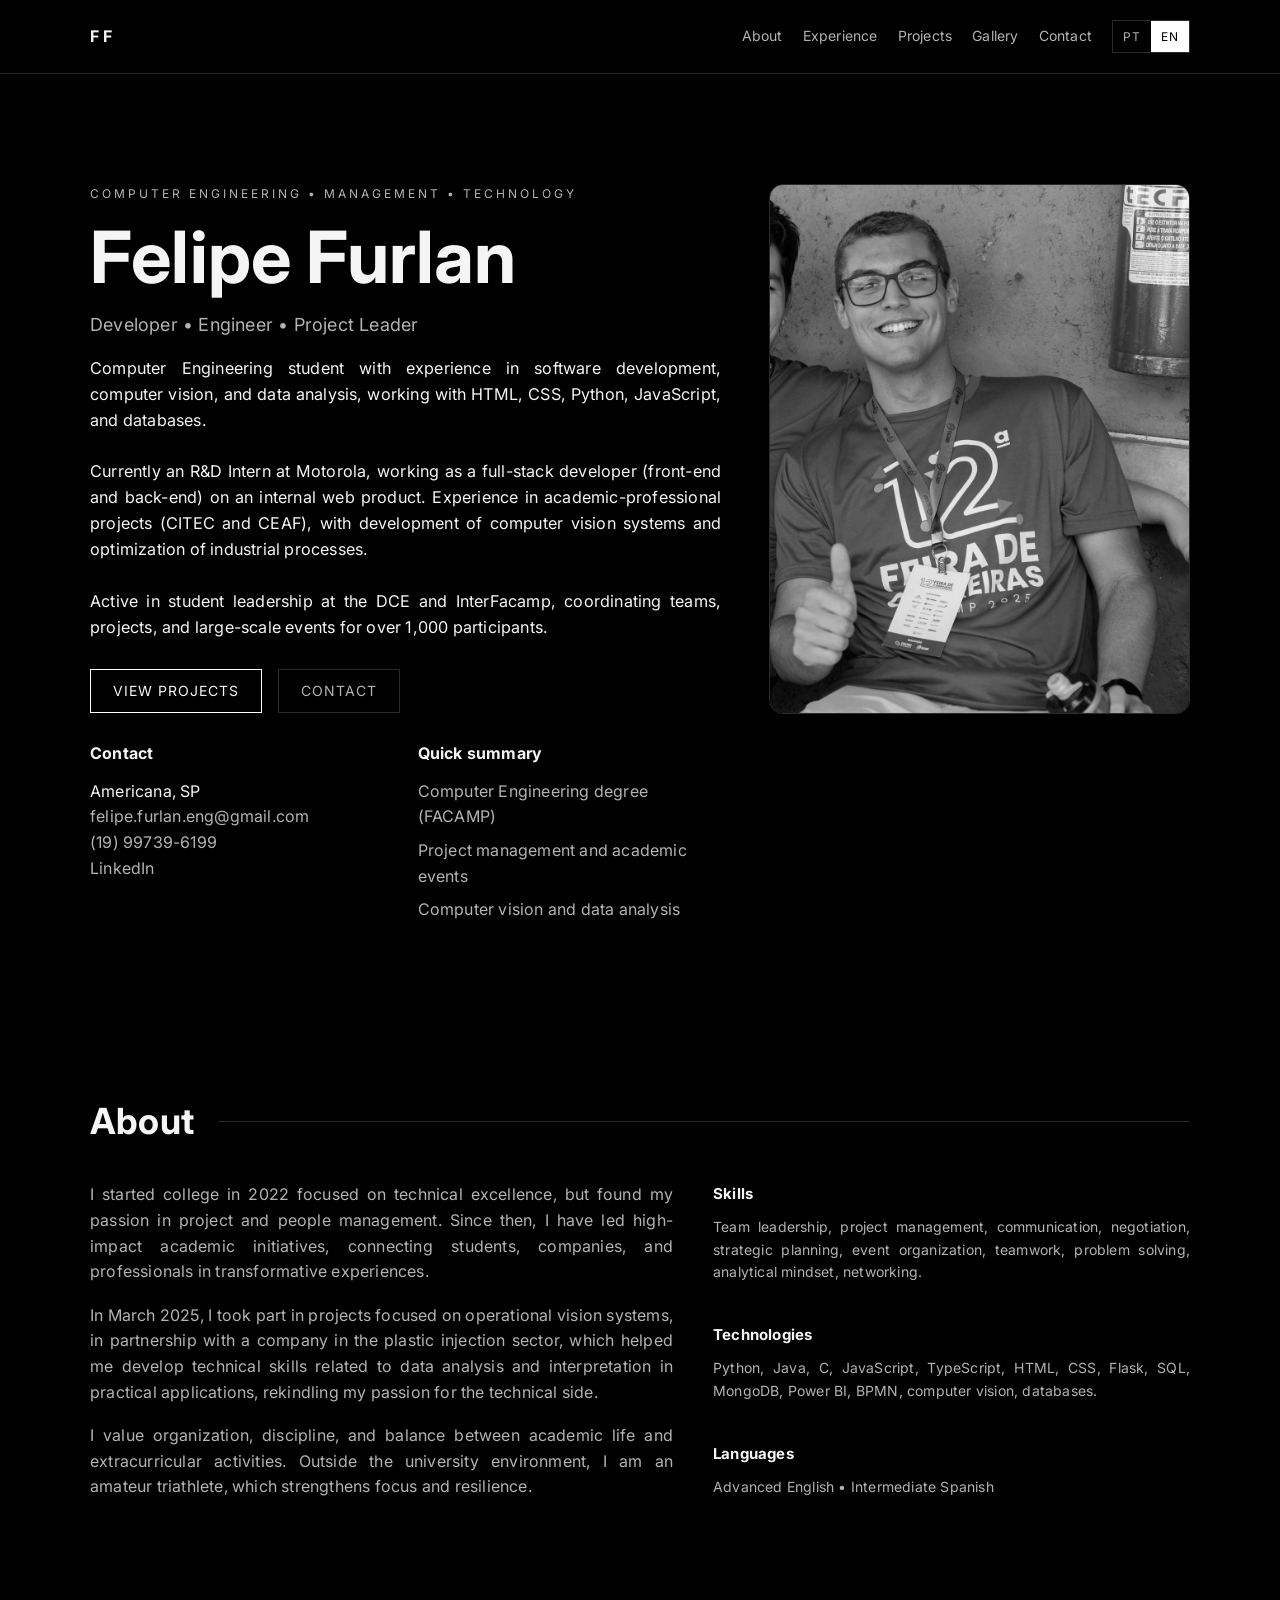
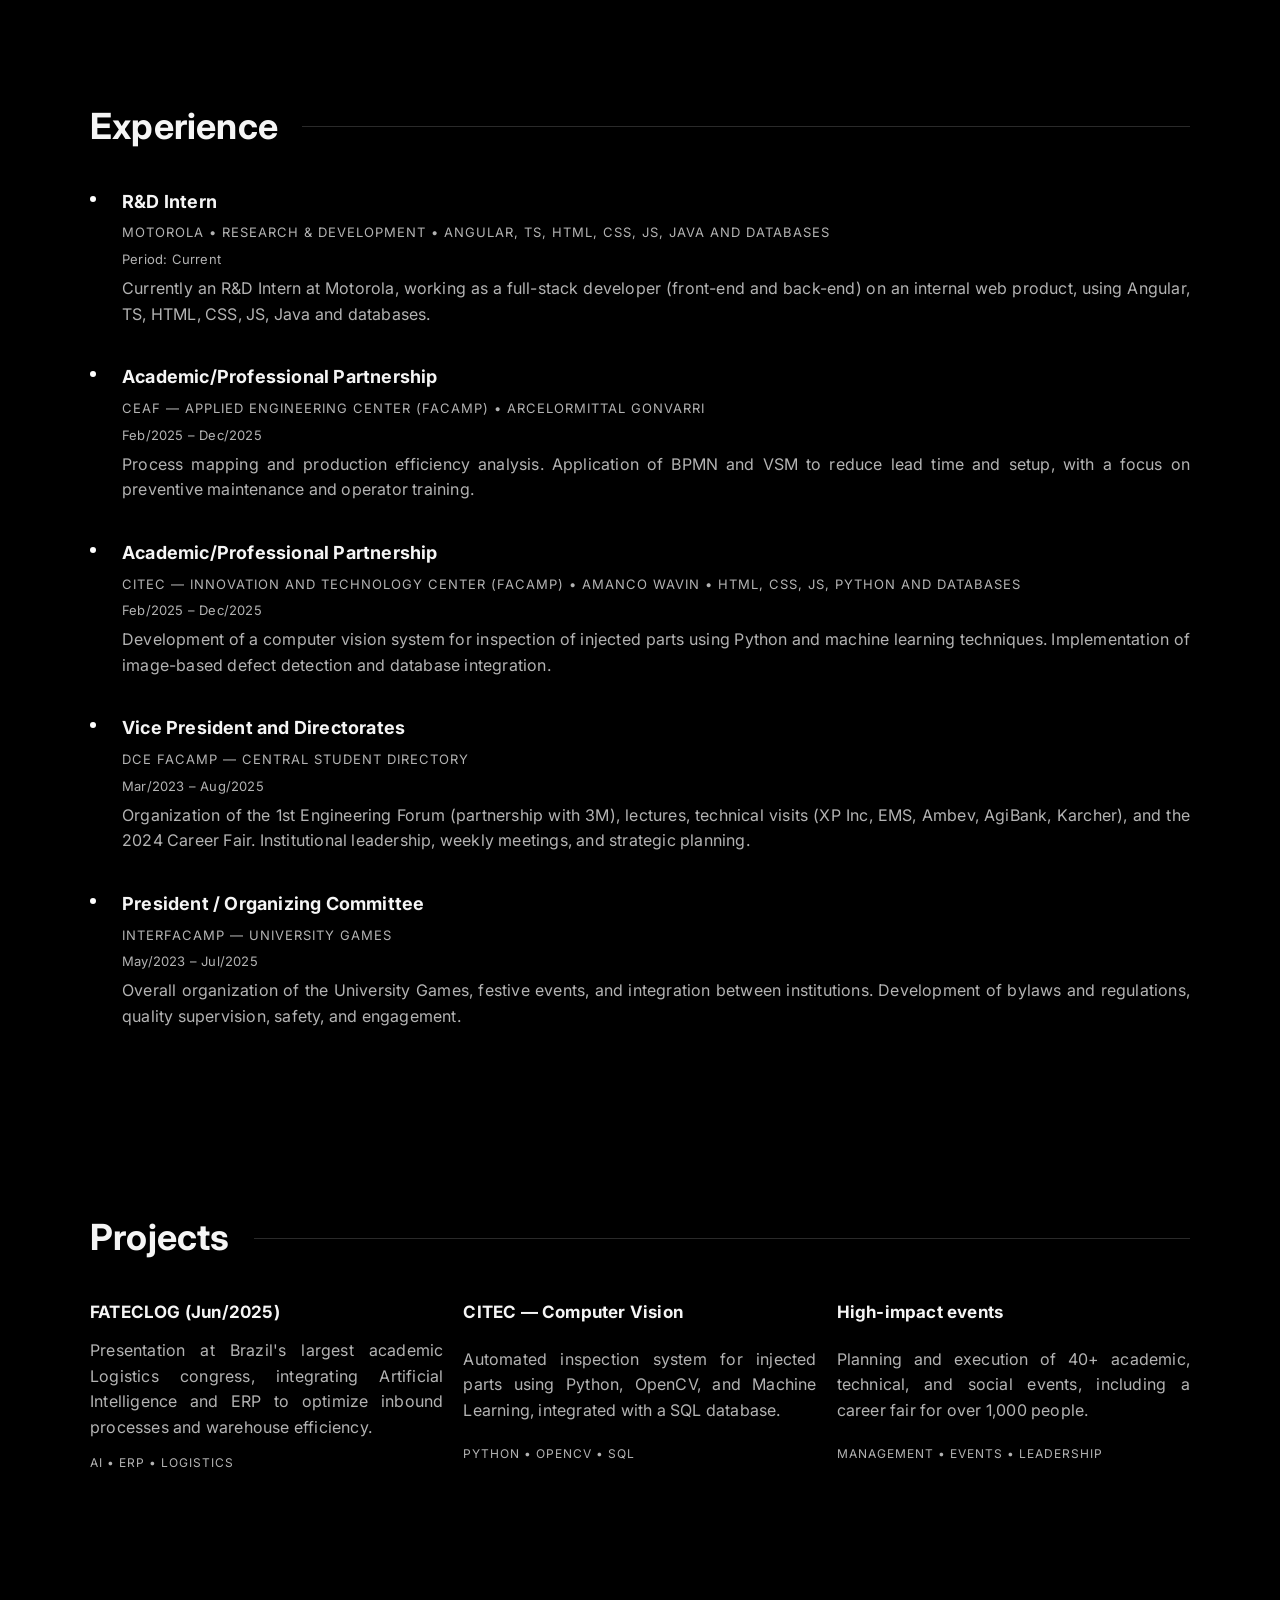
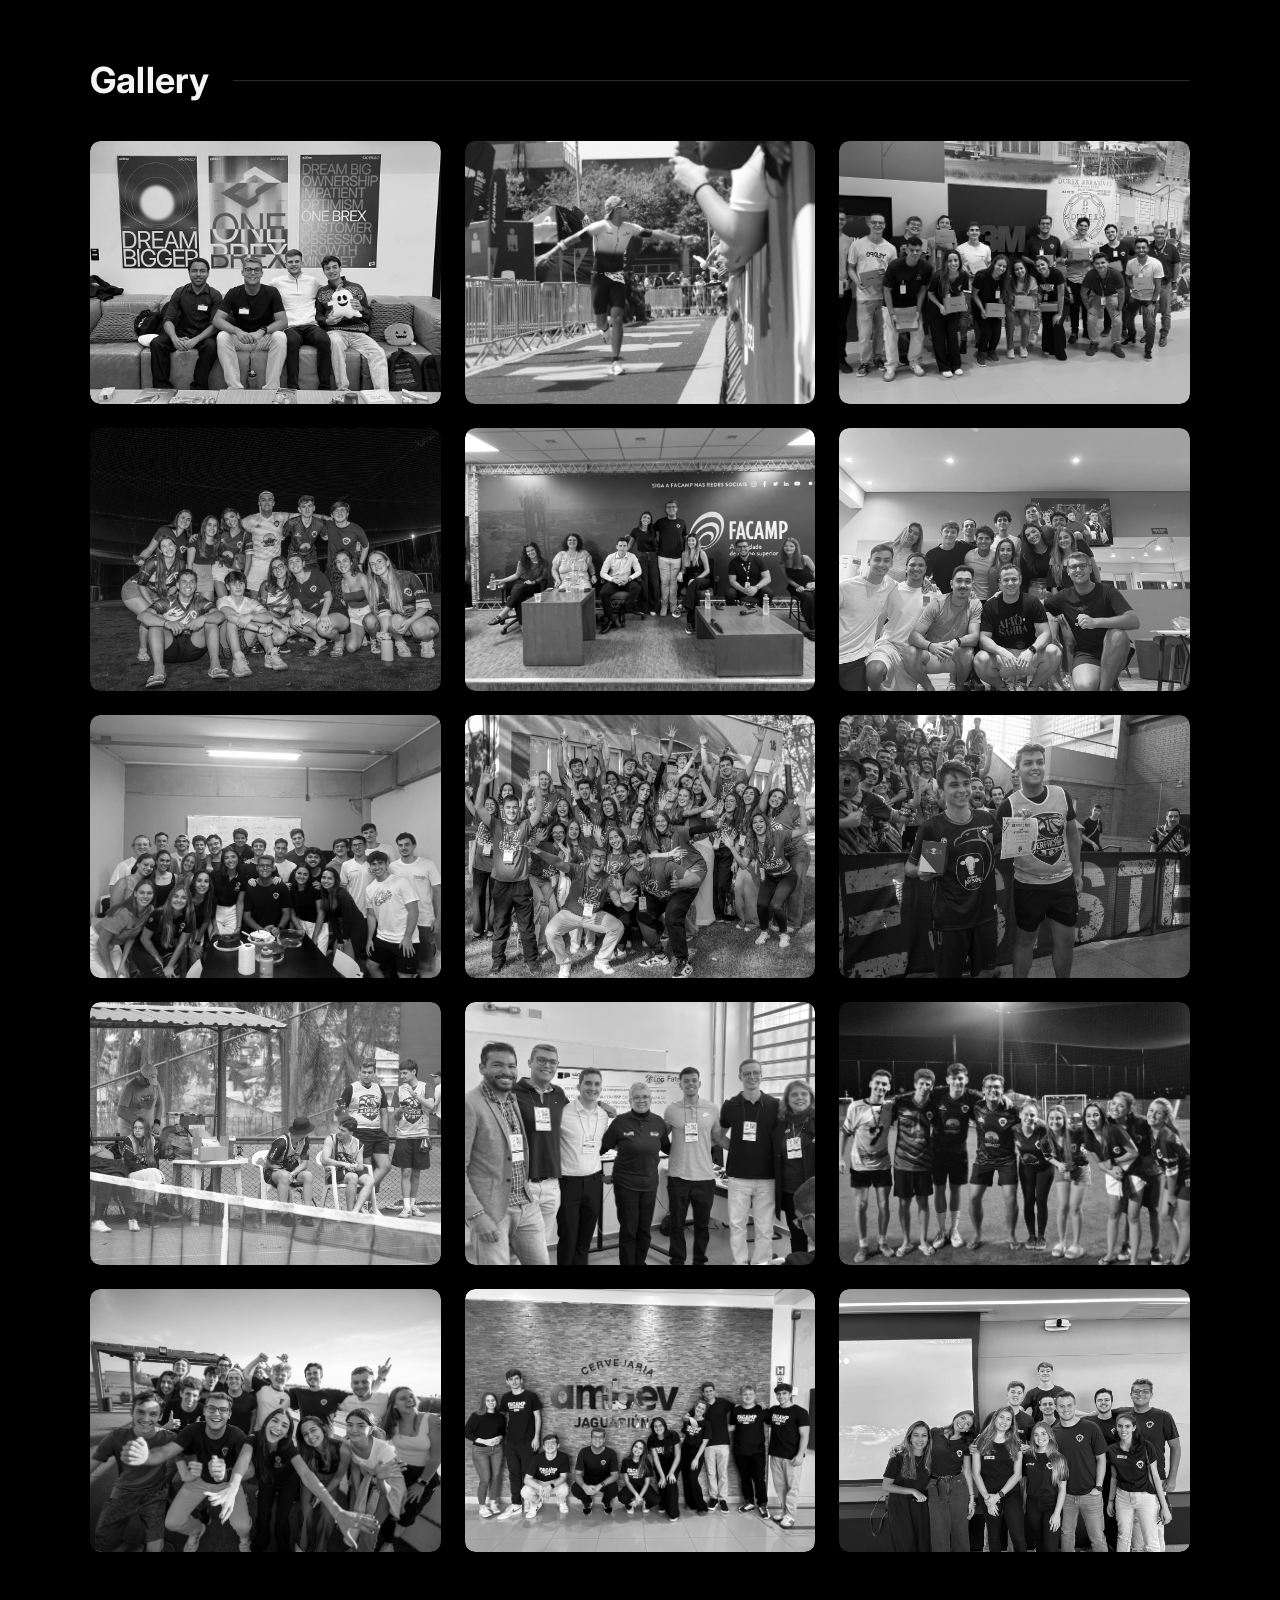
==== en/index.html @ 3975323a "Move English page to /en and update language link." ====
<!DOCTYPE html>
<html lang="en">
  <head>
    <meta charset="UTF-8" />
    <meta name="viewport" content="width=device-width, initial-scale=1.0" />
    <title>Felipe Furlan | CV</title>
    <link rel="preconnect" href="https://fonts.googleapis.com" />
    <link rel="preconnect" href="https://fonts.gstatic.com" crossorigin />
    <link
      href="https://fonts.googleapis.com/css2?family=Inter:wght@300;400;500;600;700&display=swap"
      rel="stylesheet"
    />
    <link rel="stylesheet" href="../assets/css/style.css" />
  </head>
  <body>
    <header class="site-header">
      <div class="container">
        <nav class="nav">
          <div class="logo">FF</div>
          <div class="nav-links">
            <a href="#about">About</a>
            <a href="#experience">Experience</a>
            <a href="#projects">Projects</a>
            <a href="#gallery">Gallery</a>
            <a href="#contact">Contact</a>
            <div class="nav-language" role="group" aria-label="Language">
              <a class="lang-toggle" href="../index.html" aria-pressed="false">PT</a>
              <a class="lang-toggle is-active" href="index.html" aria-pressed="true"
                >EN</a
              >
            </div>
          </div>
        </nav>
      </div>
    </header>

    <main>
      <section class="hero" id="top">
        <div class="container hero-grid">
          <div class="hero-text reveal">
            <p class="eyebrow">Computer Engineering • Management • Technology</p>
            <h1>Felipe Furlan</h1>
            <p class="subtitle">Developer • Engineer • Project Leader</p>
            <p class="lead">
              Computer Engineering student with experience in software development,
              computer vision, and data analysis, working with HTML, CSS, Python,
              JavaScript, and databases.
              <br /><br />
              Currently an R&amp;D Intern at Motorola, working as a full-stack developer
              (front-end and back-end) on an internal web product. Experience in
              academic-professional projects (CITEC and CEAF), with development of
              computer vision systems and optimization of industrial processes.
              <br /><br />
              Active in student leadership at the DCE and InterFacamp, coordinating
              teams, projects, and large-scale events for over 1,000 participants.
            </p>
            <div class="hero-actions">
              <a class="btn" href="#projects">View projects</a>
              <a class="btn ghost" href="#contact">Contact</a>
              <a class="btn is-hidden" href="../portfolio-sites.html"
                >Sites portfolio</a
              >
            </div>
            <div class="hero-info">
              <div class="info-card">
                <h3>Contact</h3>
                <p>Americana, SP</p>
                <p>
                  <a href="mailto:felipe.furlan.eng@gmail.com"
                    >felipe.furlan.eng@gmail.com</a
                  >
                </p>
                <p><a href="tel:+5519997396199">(19) 99739-6199</a></p>
                <p>
                  <a
                    href="https://www.linkedin.com/in/felipe-furlan-"
                    target="_blank"
                    rel="noreferrer"
                    >LinkedIn</a
                  >
                </p>
              </div>
              <div class="info-card">
                <h3>Quick summary</h3>
                <ul>
                  <li>Computer Engineering degree (FACAMP)</li>
                  <li>Project management and academic events</li>
                  <li>Computer vision and data analysis</li>
                </ul>
              </div>
            </div>
          </div>
          <div class="hero-panel reveal">
            <div class="hero-photo">
              <button
                class="modal-trigger"
                data-title="Felipe Furlan"
                data-description="Computer Engineering student, R&amp;D Intern at Motorola, with experience in full-stack development, computer vision, and data analysis.&#10;&#10;Experience in academic-professional projects (CITEC and CEAF) and in student leadership at the DCE and InterFacamp, coordinating teams and large-scale events."
                data-size="fit"
                aria-label="Photo of Felipe Furlan"
              >
                <img src="../Fotos/Felipe_Home.jpeg" alt="Felipe Furlan" />
              </button>
            </div>
          </div>
        </div>
      </section>

      <section class="section reveal" id="about">
        <div class="container">
          <div class="section-header">
            <h2>About</h2>
            <div class="divider"></div>
          </div>
          <div class="about-grid">
            <div class="about-text">
              <p>
                I started college in 2022 focused on technical excellence, but found
                my passion in project and people management. Since then, I have led
                high-impact academic initiatives, connecting students, companies, and
                professionals in transformative experiences.
              </p>
              <p>
                In March 2025, I took part in projects focused on operational vision
                systems, in partnership with a company in the plastic injection
                sector, which helped me develop technical skills related to data
                analysis and interpretation in practical applications, rekindling my
                passion for the technical side.
              </p>
              <p>
                I value organization, discipline, and balance between academic life and
                extracurricular activities. Outside the university environment, I am an
                amateur triathlete, which strengthens focus and resilience.
              </p>
            </div>
            <div class="about-skills">
              <div class="skill-block">
                <h3>Skills</h3>
                <p>
                  Team leadership, project management, communication, negotiation,
                  strategic planning, event organization, teamwork, problem solving,
                  analytical mindset, networking.
                </p>
              </div>
              <div class="skill-block">
                <h3>Technologies</h3>
                <p>
                  Python, Java, C, JavaScript, TypeScript, HTML, CSS, Flask, SQL,
                  MongoDB, Power BI, BPMN, computer vision, databases.
                </p>
              </div>
              <div class="skill-block">
                <h3>Languages</h3>
                <p>Advanced English • Intermediate Spanish</p>
              </div>
            </div>
          </div>
        </div>
      </section>

      <section class="section reveal" id="experience">
        <div class="container">
          <div class="section-header">
            <h2>Experience</h2>
            <div class="divider"></div>
          </div>
          <div class="timeline">
            <article class="timeline-item">
              <span class="timeline-dot" aria-hidden="true"></span>
              <div class="timeline-content">
                <h3>R&amp;D Intern</h3>
                <p class="experience-company">
                  Motorola • Research &amp; Development • Angular, TS, HTML, CSS, JS, Java
                  and databases
                </p>
                <p class="experience-meta">Period: Current</p>
                <p class="experience-description">
                  Currently an R&amp;D Intern at Motorola, working as a full-stack
                  developer (front-end and back-end) on an internal web product,
                  using Angular, TS, HTML, CSS, JS, Java and databases.
                </p>
              </div>
            </article>
            <article class="timeline-item">
              <span class="timeline-dot" aria-hidden="true"></span>
              <div class="timeline-content">
                <h3>Academic/Professional Partnership</h3>
                <p class="experience-company">
                  CEAF — Applied Engineering Center (FACAMP) • ArcelorMittal Gonvarri
                </p>
                <p class="experience-meta">Feb/2025 – Dec/2025</p>
                <p class="experience-description">
                  Process mapping and production efficiency analysis. Application of
                  BPMN and VSM to reduce lead time and setup, with a focus on
                  preventive maintenance and operator training.
                </p>
              </div>
            </article>
            <article class="timeline-item">
              <span class="timeline-dot" aria-hidden="true"></span>
              <div class="timeline-content">
                <h3>Academic/Professional Partnership</h3>
                <p class="experience-company">
                  CITEC — Innovation and Technology Center (FACAMP) • Amanco Wavin •
                  HTML, CSS, JS, Python and databases
                </p>
                <p class="experience-meta">Feb/2025 – Dec/2025</p>
                <p class="experience-description">
                  Development of a computer vision system for inspection of injected
                  parts using Python and machine learning techniques. Implementation
                  of image-based defect detection and database integration.
                </p>
              </div>
            </article>
            <article class="timeline-item">
              <span class="timeline-dot" aria-hidden="true"></span>
              <div class="timeline-content">
                <h3>Vice President and Directorates</h3>
                <p class="experience-company">
                  DCE FACAMP — Central Student Directory
                </p>
                <p class="experience-meta">Mar/2023 – Aug/2025</p>
                <p class="experience-description">
                  Organization of the 1st Engineering Forum (partnership with 3M),
                  lectures, technical visits (XP Inc, EMS, Ambev, AgiBank, Karcher),
                  and the 2024 Career Fair. Institutional leadership, weekly meetings,
                  and strategic planning.
                </p>
              </div>
            </article>
            <article class="timeline-item">
              <span class="timeline-dot" aria-hidden="true"></span>
              <div class="timeline-content">
                <h3>President / Organizing Committee</h3>
                <p class="experience-company">Interfacamp — University Games</p>
                <p class="experience-meta">May/2023 – Jul/2025</p>
                <p class="experience-description">
                  Overall organization of the University Games, festive events, and
                  integration between institutions. Development of bylaws and
                  regulations, quality supervision, safety, and engagement.
                </p>
              </div>
            </article>
          </div>
        </div>
      </section>

      <section class="section reveal" id="projects">
        <div class="container">
          <div class="section-header">
            <h2>Projects</h2>
            <div class="divider"></div>
          </div>
          <div class="cards">
            <article class="card">
              <h3>FATECLOG (Jun/2025)</h3>
              <p>
                Presentation at Brazil's largest academic Logistics congress,
                integrating Artificial Intelligence and ERP to optimize inbound
                processes and warehouse efficiency.
              </p>
              <span class="tag">AI • ERP • Logistics</span>
            </article>
            <article class="card">
              <h3>CITEC — Computer Vision</h3>
              <p>
                Automated inspection system for injected parts using Python, OpenCV,
                and Machine Learning, integrated with a SQL database.
              </p>
              <span class="tag">Python • OpenCV • SQL</span>
            </article>
            <article class="card">
              <h3>High-impact events</h3>
              <p>
                Planning and execution of 40+ academic, technical, and social events,
                including a career fair for over 1,000 people.
              </p>
              <span class="tag">Management • Events • Leadership</span>
            </article>
          </div>
        </div>
      </section>

      <section class="section reveal" id="gallery">
        <div class="container">
          <div class="section-header">
            <h2>Gallery</h2>
            <div class="divider"></div>
          </div>
          <div class="gallery-grid">
            <button
              class="gallery-item"
              data-title="Brex Challenge (2025)"
              data-description="Hackathon at Brex headquarters focused on innovation, business, and solving real problems."
              aria-label="Brex Challenge (2025)"
            >
              <img src="../Fotos/Brex_Challlenge.jpeg" alt="Brex Challenge (2025)" />
            </button>
            <button
              class="gallery-item"
              data-title="Ironman 70.3 SP (2024)"
              data-description="Endurance race (1.9 km swim, 90 km cycling, and 21 km run), reinforcing discipline and resilience."
              aria-label="Ironman 70.3 SP (2024)"
            >
              <img src="../Fotos/Meio_Iron_Final.JPG" alt="Ironman 70.3 SP (2024)" />
            </button>
            <button
              class="gallery-item"
              data-title="Technical Visit – 3M (2024)"
              data-description="Immersion in the innovation center and industrial engineering applications."
              aria-label="Technical Visit – 3M (2024)"
            >
              <img src="../Fotos/Visita3M.JPG" alt="Technical Visit – 3M (2024)" />
            </button>
            <button
              class="gallery-item"
              data-title="DCE FACAMP Cup (2025)"
              data-description="Organization and leadership of a university sports event."
              aria-label="DCE FACAMP Cup (2025)"
            >
              <img src="../Fotos/TacaDCE2025.jpeg" alt="DCE FACAMP Cup (2025)" />
            </button>
            <button
              class="gallery-item"
              data-title="Academic Roundtable (2024)"
              data-description="Moderation of debates on career, market, and professional training."
              aria-label="Academic Roundtable (2024)"
            >
              <img src="../Fotos/1rodadeconversa.jpg" alt="Academic Roundtable (2024)" />
            </button>
            <button
              class="gallery-item"
              data-title="DCE FACAMP Team (2023)"
              data-description="Student leadership in organizing projects and events."
              aria-label="DCE FACAMP Team (2023)"
            >
              <img src="../Fotos/Equipe2023.JPG" alt="DCE FACAMP Team (2023)" />
            </button>
            <button
              class="gallery-item"
              data-title="DCE FACAMP Team (2024)"
              data-description="Management of larger-scale teams and projects, focusing on academic impact."
              aria-label="DCE FACAMP Team (2024)"
            >
              <img src="../Fotos/Equipe2024.JPG" alt="DCE FACAMP Team (2024)" />
            </button>
            <button
              class="gallery-item"
              data-title="FACAMP Career Fair (2025)"
              data-description="Organization of a fair connecting over 1,000 students to the market."
              aria-label="FACAMP Career Fair (2025)"
            >
              <img src="../Fotos/Feira_2025.JPG" alt="FACAMP Career Fair (2025)" />
            </button>
            <button
              class="gallery-item"
              data-title="InterFacamp – Organizing Committee (2024)"
              data-description="Planning and execution of university games."
              aria-label="InterFacamp – Organizing Committee (2024)"
            >
              <img src="../Fotos/InterCO.JPG" alt="InterFacamp – Organizing Committee (2024)" />
            </button>
            <button
              class="gallery-item"
              data-title="InterFacamp – Tennis (2023)"
              data-description="Sports representation of the institution in official competitions."
              aria-label="InterFacamp – Tennis (2023)"
            >
              <img src="../Fotos/InterFacamp2023tenis.JPG" alt="InterFacamp – Tennis (2023)" />
            </button>
            <button
              class="gallery-item"
              data-title="FatecLog (2025)"
              data-description="Participation in a technical event on logistics, technology, and innovation."
              aria-label="FatecLog (2025)"
            >
              <img src="../Fotos/FatecLog.JPG" alt="FatecLog (2025)" />
            </button>
            <button
              class="gallery-item"
              data-title="DCE FACAMP Cup (2024)"
              data-description="Coordination of a university sports competition."
              aria-label="DCE FACAMP Cup (2024)"
            >
              <img src="../Fotos/TacaDCE2024.JPG" alt="DCE FACAMP Cup (2024)" />
            </button>
            <button
              class="gallery-item"
              data-title="Technical Visit – Agibank (2024)"
              data-description="Contact with technology strategies and financial products."
              aria-label="Technical Visit – Agibank (2024)"
            >
              <img src="../Fotos/VisitaAgi.JPG" alt="Technical Visit – Agibank (2024)" />
            </button>
            <button
              class="gallery-item"
              data-title="Technical Visit – Ambev (2024)"
              data-description="Immersion in industrial processes and operational management."
              aria-label="Technical Visit – Ambev (2024)"
            >
              <img src="../Fotos/VisitaAmbev.JPG" alt="Technical Visit – Ambev (2024)" />
            </button>
            <button
              class="gallery-item"
              data-title="Technical Visit – XP Investments (2023)"
              data-description="Discussions on the financial market, technology, and data-driven decisions."
              aria-label="Technical Visit – XP Investments (2023)"
            >
              <img src="../Fotos/VisitaXPinv.JPG" alt="Technical Visit – XP Investments (2023)" />
            </button>
          </div>
        </div>
      </section>
    </main>

    <footer class="footer reveal" id="contact">
      <div class="container footer-grid">
        <div>
          <h3>Felipe Furlan</h3>
          <p>Computer Engineering • Project Management</p>
        </div>
        <div class="footer-links">
          <a href="mailto:felipe.furlan.eng@gmail.com">felipe.furlan.eng@gmail.com</a>
          <a href="tel:+5519997396199">(19) 99739-6199</a>
          <a
            href="https://www.linkedin.com/in/felipe-furlan-"
            target="_blank"
            rel="noreferrer"
            >LinkedIn</a
          >
          <span>Americana, SP</span>
        </div>
      </div>
    </footer>

    <div class="modal" id="gallery-modal" aria-hidden="true">
      <div class="modal-backdrop" data-close="true"></div>
      <div class="modal-content" role="dialog" aria-modal="true">
        <button class="modal-close" type="button" aria-label="Close">
          Close
        </button>
        <img src="" alt="Expanded image" class="modal-image" />
        <h3 class="modal-title"></h3>
        <p class="modal-description"></p>
      </div>
    </div>

    <script src="../assets/js/script.js"></script>
  </body>
</html>
---- assets/css/style.css ----
* {
  box-sizing: border-box;
  margin: 0;
  padding: 0;
}

:root {
  color-scheme: dark;
  --bg: #000000;
  --bg-soft: #0b0b0b;
  --bg-card: #111111;
  --text: #f5f5f5;
  --muted: #b3b3b3;
  --line: #2a2a2a;
  --accent: #ffffff;
}

body {
  font-family: "Inter", sans-serif;
  background: var(--bg);
  color: var(--text);
  line-height: 1.6;
  letter-spacing: 0.2px;
}

p {
  text-align: justify;
}

a {
  color: inherit;
  text-decoration: none;
}

img {
  display: block;
  width: 100%;
}

button {
  border: none;
  background: none;
  color: inherit;
  font: inherit;
  cursor: pointer;
}

.container {
  width: min(1100px, 90%);
  margin: 0 auto;
}

.site-header {
  position: sticky;
  top: 0;
  z-index: 10;
  background: rgba(0, 0, 0, 0.85);
  border-bottom: 1px solid var(--line);
  backdrop-filter: blur(10px);
}

.nav {
  display: flex;
  align-items: center;
  justify-content: space-between;
  padding: 20px 0;
  gap: 24px;
}

.logo {
  font-weight: 700;
  letter-spacing: 4px;
}

.nav-links {
  display: flex;
  gap: 20px;
  font-size: 14px;
  color: var(--muted);
  align-items: center;
}

.nav-links a:hover {
  color: var(--accent);
}

.nav-language {
  display: inline-flex;
  align-items: center;
  border: 1px solid var(--line);
}

.lang-toggle {
  border: 0;
  background: transparent;
  color: var(--muted);
  font: inherit;
  font-size: 12px;
  letter-spacing: 1px;
  text-transform: uppercase;
  padding: 6px 10px;
  transition: all 0.2s ease;
  display: inline-flex;
  align-items: center;
}

.lang-toggle.is-active {
  background: var(--accent);
  color: var(--bg);
}

.lang-toggle:not(.is-active):hover {
  background: rgba(255, 255, 255, 0.12);
  color: var(--text);
}

.lang-toggle:focus-visible {
  outline: 1px solid var(--accent);
  outline-offset: 2px;
}

.sr-only {
  position: absolute;
  width: 1px;
  height: 1px;
  padding: 0;
  margin: -1px;
  overflow: hidden;
  clip: rect(0, 0, 0, 0);
  white-space: nowrap;
  border: 0;
}

.hero {
  padding: 110px 0 80px;
}

.hero-grid {
  display: grid;
  grid-template-columns: 1.2fr 0.8fr;
  gap: 48px;
  align-items: start;
}

.eyebrow {
  text-transform: uppercase;
  font-size: 12px;
  color: var(--muted);
  letter-spacing: 3px;
}

h1 {
  font-size: clamp(40px, 6vw, 72px);
  line-height: 1.05;
  margin: 16px 0;
}

.subtitle {
  font-size: 18px;
  color: var(--muted);
  margin-bottom: 16px;
}

.lead {
  font-size: 16.2px;
  max-width: 100%;
  color: var(--text);
}

.hero-actions {
  margin-top: 28px;
  display: flex;
  gap: 16px;
}

.btn {
  border: 1px solid var(--accent);
  padding: 10px 22px;
  font-size: 14px;
  letter-spacing: 1px;
  text-transform: uppercase;
  transition: all 0.2s ease;
}

.btn.is-hidden {
  display: none;
}

.btn:hover {
  background: var(--accent);
  color: var(--bg);
}

.btn.ghost {
  border-color: var(--line);
  color: var(--muted);
}

.btn.ghost:hover {
  border-color: var(--accent);
  color: var(--bg);
}

.hero-panel {
  display: flex;
  flex-direction: column;
  gap: 20px;
  max-width: 100%;
}

.hero-info {
  margin-top: 28px;
  display: grid;
  grid-template-columns: repeat(2, minmax(0, 1fr));
  gap: 24px;
}

.hero-photo {
  width: 100%;
}

.modal-trigger {
  display: block;
  width: 100%;
  border-radius: 14px;
  overflow: hidden;
  border: 1px solid var(--line);
}

.hero-photo img {
  width: 100%;
  height: auto;
  filter: grayscale(100%);
}

.info-card {
  padding: 0;
  border: 0;
  background: none;
}

.info-card h3 {
  font-size: 16px;
  margin-bottom: 12px;
}

.info-card ul {
  list-style: none;
  display: grid;
  gap: 8px;
  color: var(--muted);
}

.info-card a {
  color: var(--muted);
}

.info-card a:hover {
  color: var(--accent);
}

.section {
  padding: 90px 0;
}

#sobre {
  padding-top: 60px;
}

.section-header {
  display: flex;
  align-items: center;
  gap: 24px;
  margin-bottom: 32px;
}

.section-header h2 {
  font-size: clamp(28px, 3vw, 36px);
}

.divider {
  flex: 1;
  height: 1px;
  background: var(--line);
}

.about-grid {
  display: grid;
  grid-template-columns: 1.1fr 0.9fr;
  gap: 40px;
}

.about-text p {
  color: var(--muted);
  margin-bottom: 18px;
}

.about-skills {
  display: grid;
  gap: 20px;
}

.skill-block {
  border: 0;
  padding: 0;
  background: none;
}

.skill-block h3 {
  font-size: 15px;
  margin-bottom: 10px;
}

.skill-block p {
  color: var(--muted);
  font-size: 14px;
}

.timeline {
  display: grid;
  gap: 36px;
}

.timeline-item {
  display: grid;
  grid-template-columns: 12px 1fr;
  column-gap: 20px;
  align-items: start;
  padding: 0;
  border: 0;
  background: none;
}

.timeline-dot {
  width: 6px;
  height: 6px;
  border-radius: 50%;
  background: var(--accent);
  margin-top: 8px;
}

.timeline-content {
  text-align: left;
  display: grid;
  gap: 6px;
}

.timeline-content h3 {
  font-size: 18px;
  margin: 0;
}

.experience-company {
  font-size: 13px;
  color: var(--muted);
  text-transform: uppercase;
  letter-spacing: 1px;
}

.experience-meta {
  font-size: 13px;
  color: var(--muted);
}

.experience-description {
  color: var(--muted);
  text-align: justify;
  max-width: 100%;
}

.cards {
  display: grid;
  grid-template-columns: repeat(auto-fit, minmax(220px, 1fr));
  gap: 20px;
}

.card {
  border: 0;
  padding: 0;
  background: none;
  display: grid;
  gap: 12px;
  min-height: unset;
}

.card h3 {
  font-size: 17px;
}

.card p {
  color: var(--muted);
}

.tag {
  font-size: 12px;
  text-transform: uppercase;
  letter-spacing: 1px;
  color: var(--muted);
}

.gallery-grid {
  display: grid;
  grid-template-columns: repeat(auto-fit, minmax(280px, 1fr));
  gap: 24px;
}

.gallery-item {
  padding: 0;
  border: 0;
  background: none;
  overflow: hidden;
  text-align: left;
  display: block;
  aspect-ratio: 4 / 3;
  border-radius: 10px;
}

.gallery-item img {
  filter: grayscale(100%);
  transform: scale(1);
  transition: transform 0.35s ease-out, filter 0.35s ease-out;
  height: 100%;
  object-fit: cover;
  border-radius: inherit;
}

.gallery-item:hover img,
.gallery-item:focus-visible img {
  filter: grayscale(0%);
  transform: scale(1.05);
}

.gallery-item:focus-visible {
  outline: 1px solid var(--line);
  outline-offset: 6px;
}

.footer {
  padding: 70px 0;
  border-top: 1px solid var(--line);
  background: var(--bg-soft);
}

.footer-grid {
  display: flex;
  justify-content: space-between;
  gap: 24px;
  flex-wrap: wrap;
}

.footer-links {
  display: grid;
  gap: 10px;
  color: var(--muted);
}

.footer-links a:hover {
  color: var(--accent);
}

.modal {
  position: fixed;
  inset: 0;
  display: none;
  align-items: center;
  justify-content: center;
  z-index: 20;
}

.modal.open {
  display: flex;
}

.modal.fit .modal-content {
  width: auto;
  max-width: 70vw;
}

.modal.fit .modal-image {
  max-height: 60vh;
  object-fit: contain;
}

.modal-backdrop {
  position: absolute;
  inset: 0;
  background: rgba(0, 0, 0, 0.8);
}

.modal-content {
  position: relative;
  z-index: 1;
  background: var(--bg-card);
  border: 1px solid var(--line);
  padding: 24px;
  width: min(960px, 94%);
  display: grid;
  gap: 16px;
}

.modal-image {
  max-height: 560px;
  object-fit: cover;
}

.modal-close {
  border: 1px solid var(--line);
  padding: 6px 12px;
  justify-self: end;
  font-size: 12px;
  text-transform: uppercase;
}

.modal-title {
  font-size: 20px;
}

.modal-description {
  color: var(--muted);
}

.reveal {
  opacity: 0;
  transform: translateY(24px);
  transition: opacity 0.7s ease, transform 0.7s ease;
}

.reveal.is-visible {
  opacity: 1;
  transform: translateY(0);
}

@media (max-width: 900px) {
  .hero-grid,
  .about-grid {
    grid-template-columns: 1fr;
  }

  .nav-links {
    flex-wrap: wrap;
    justify-content: flex-end;
  }
}

@media (max-width: 600px) {
  .hero {
    padding-top: 90px;
  }

  .nav {
    flex-direction: column;
    align-items: flex-start;
  }

  .hero-actions {
    flex-direction: column;
    align-items: flex-start;
  }

  .hero-info {
    grid-template-columns: 1fr;
  }

  .section {
    padding: 70px 0;
  }
}

@media (prefers-reduced-motion: reduce) {
  .reveal {
    opacity: 1;
    transform: none;
    transition: none;
  }

  .gallery-item img {
    transition: none;
  }
}
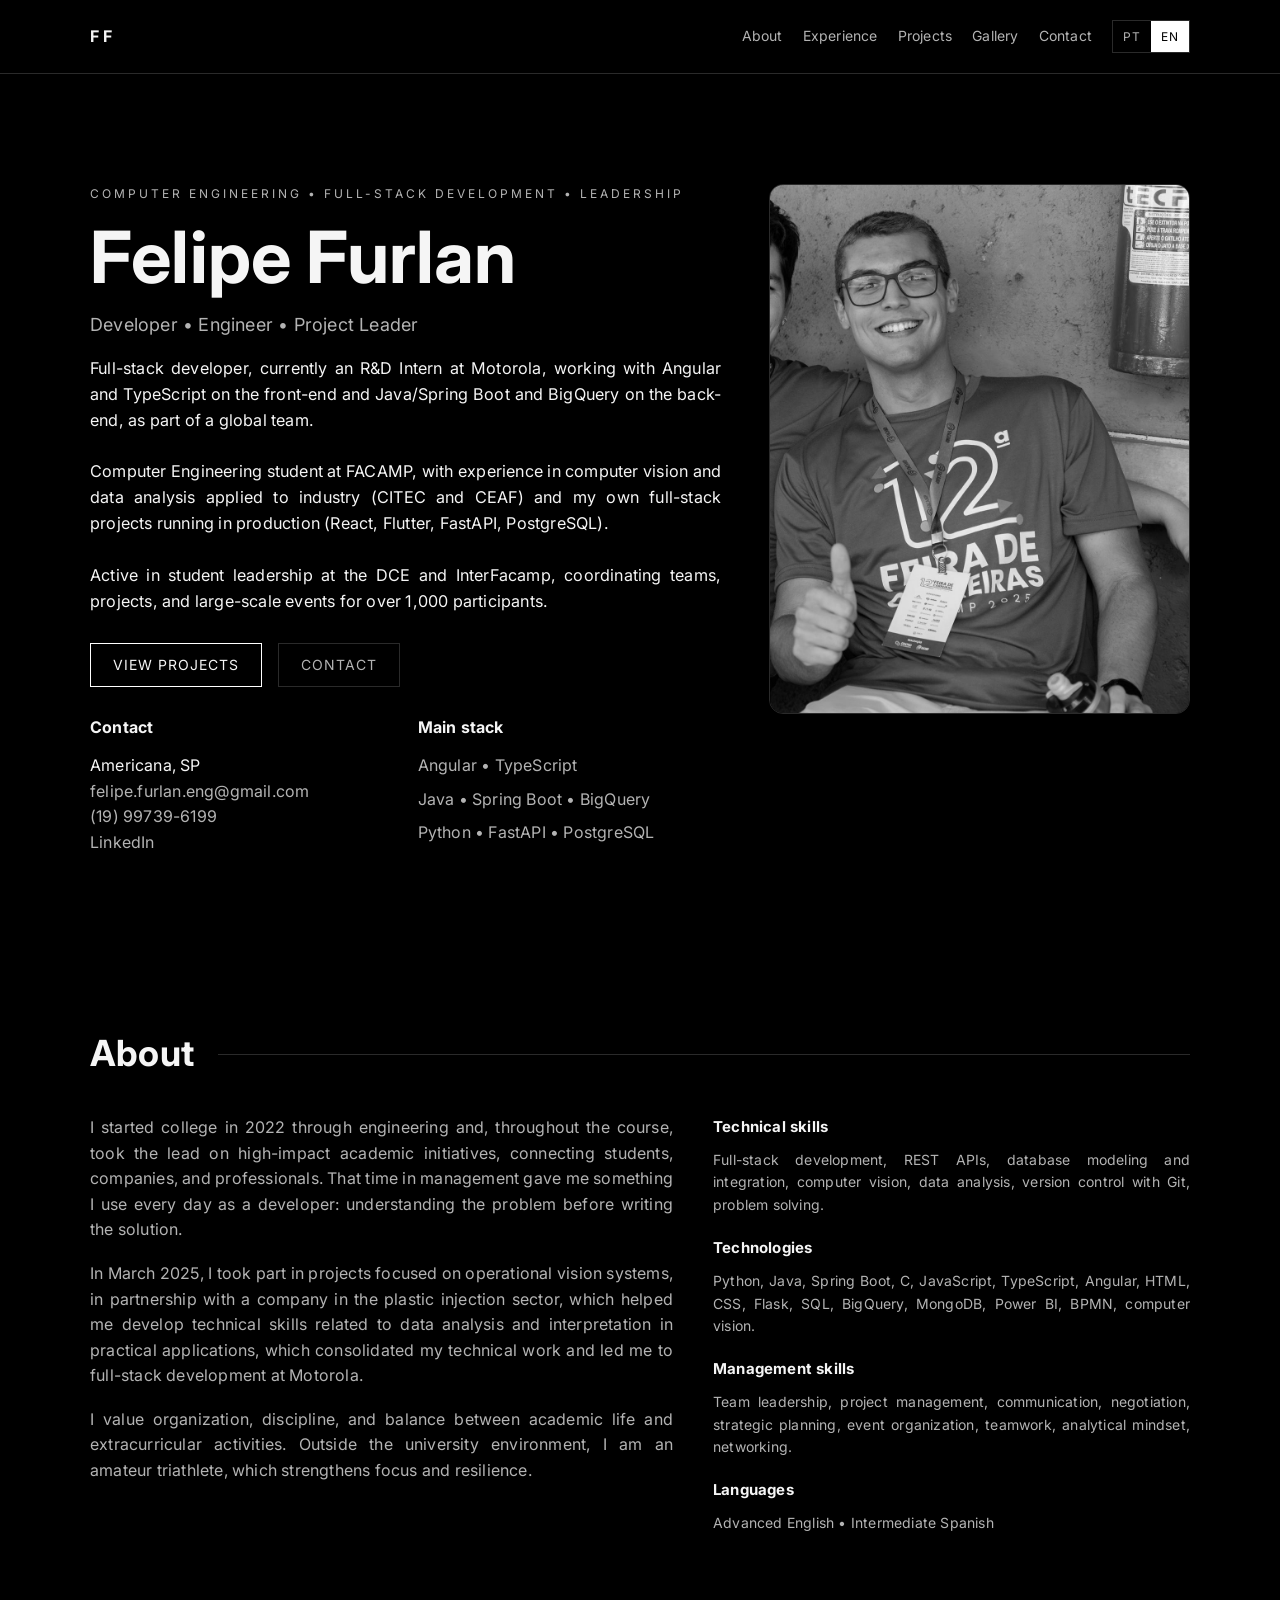
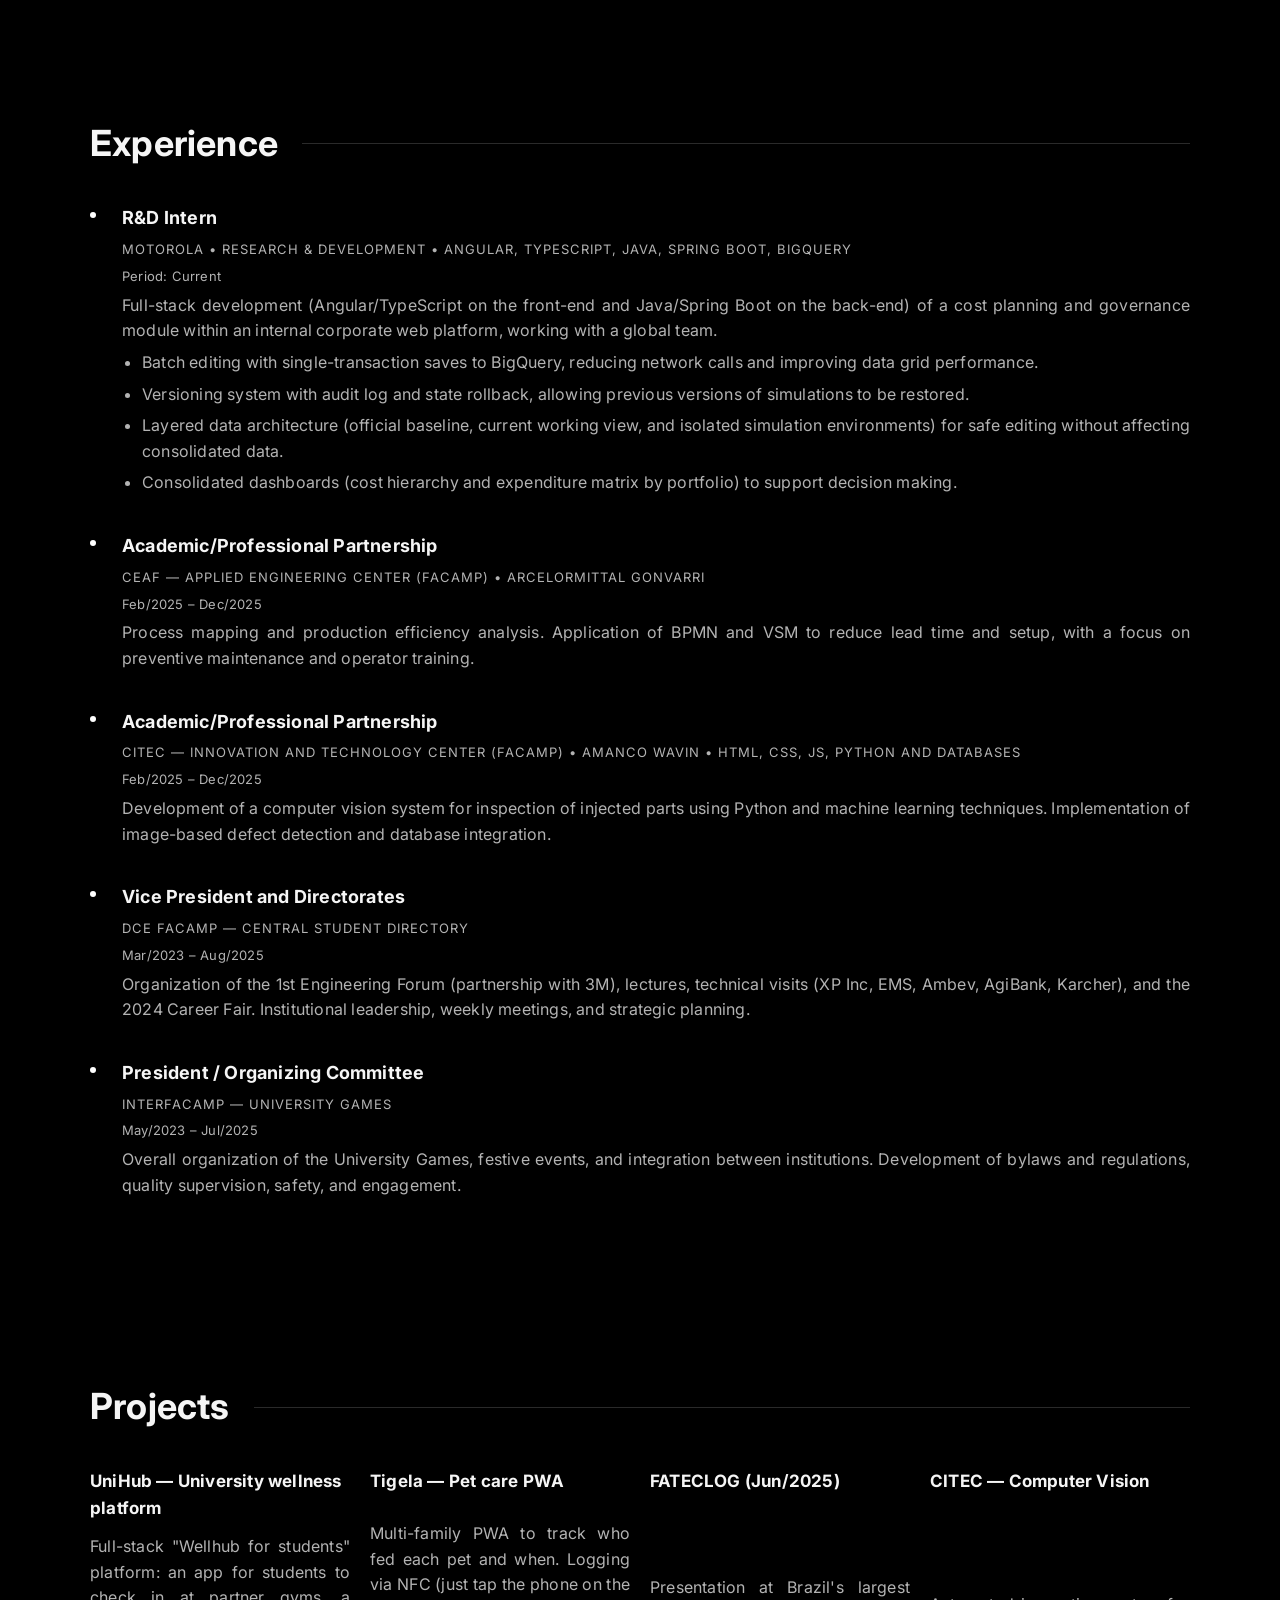
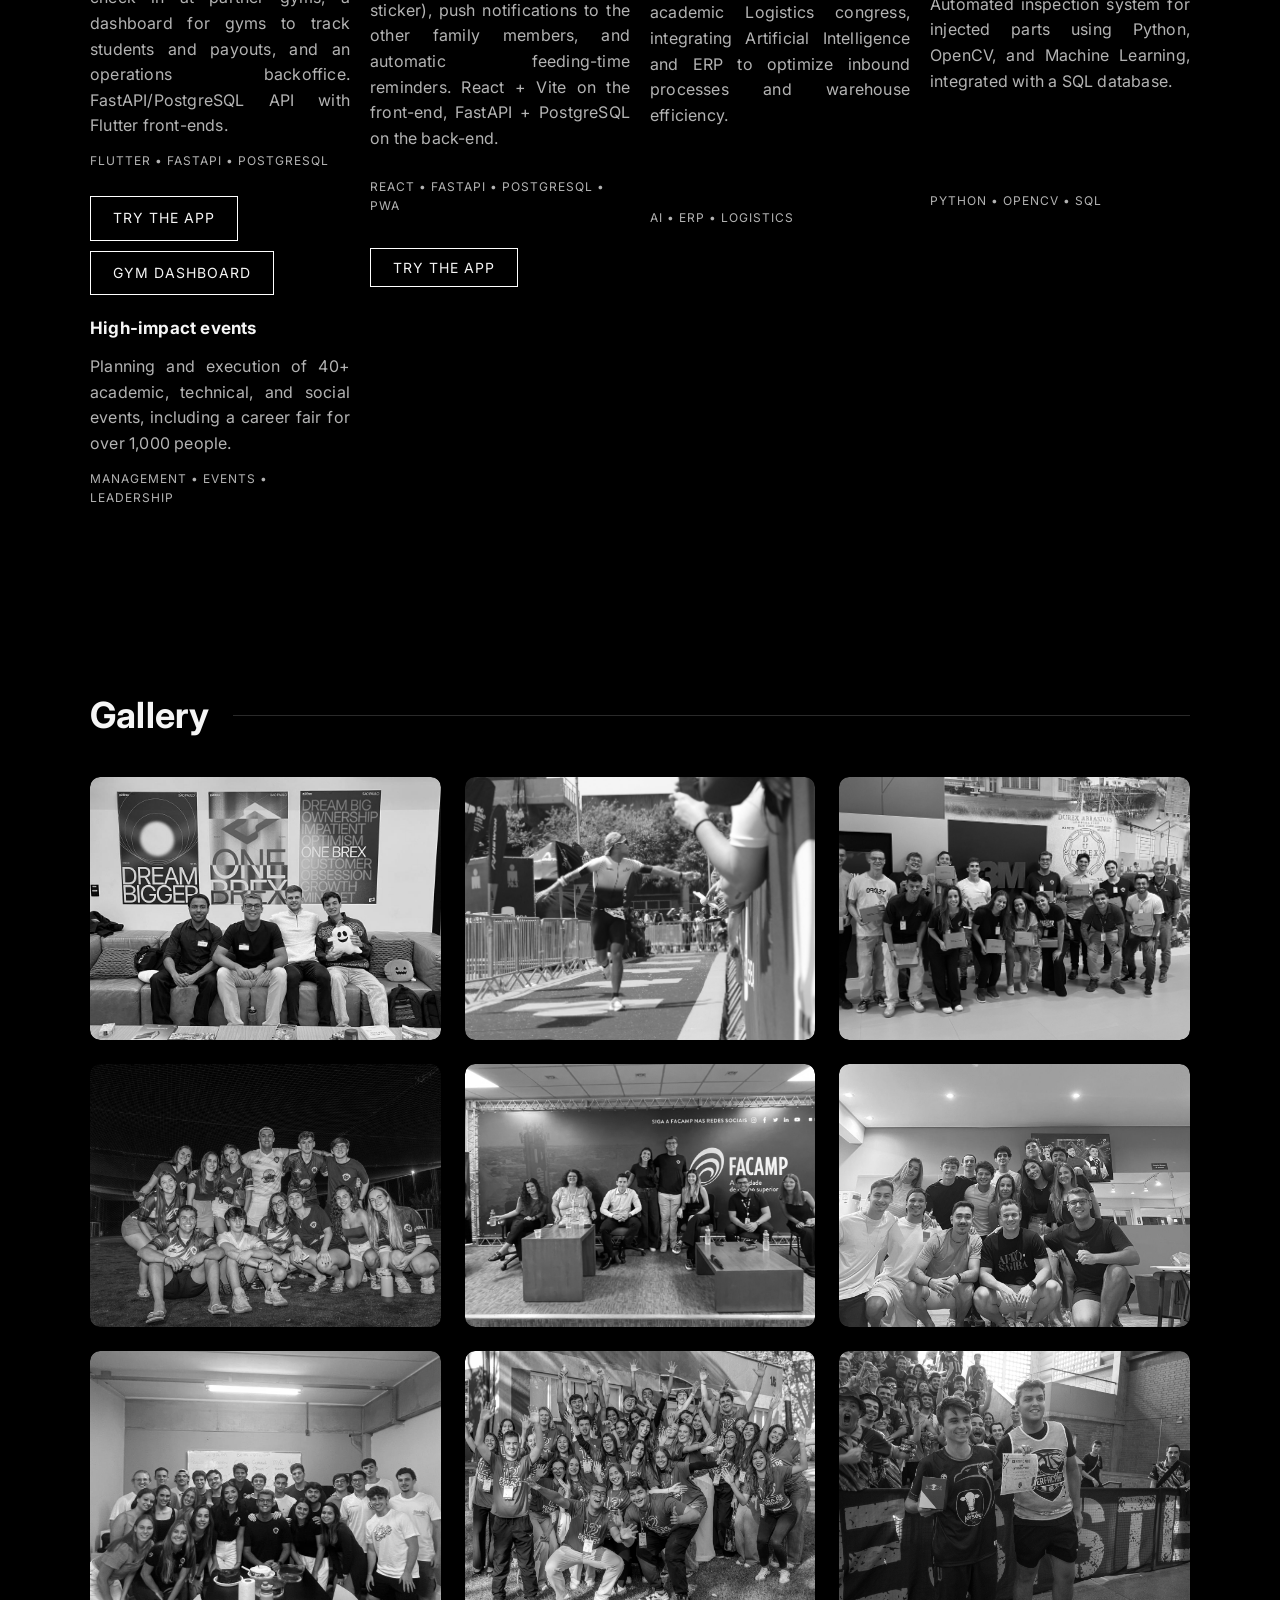
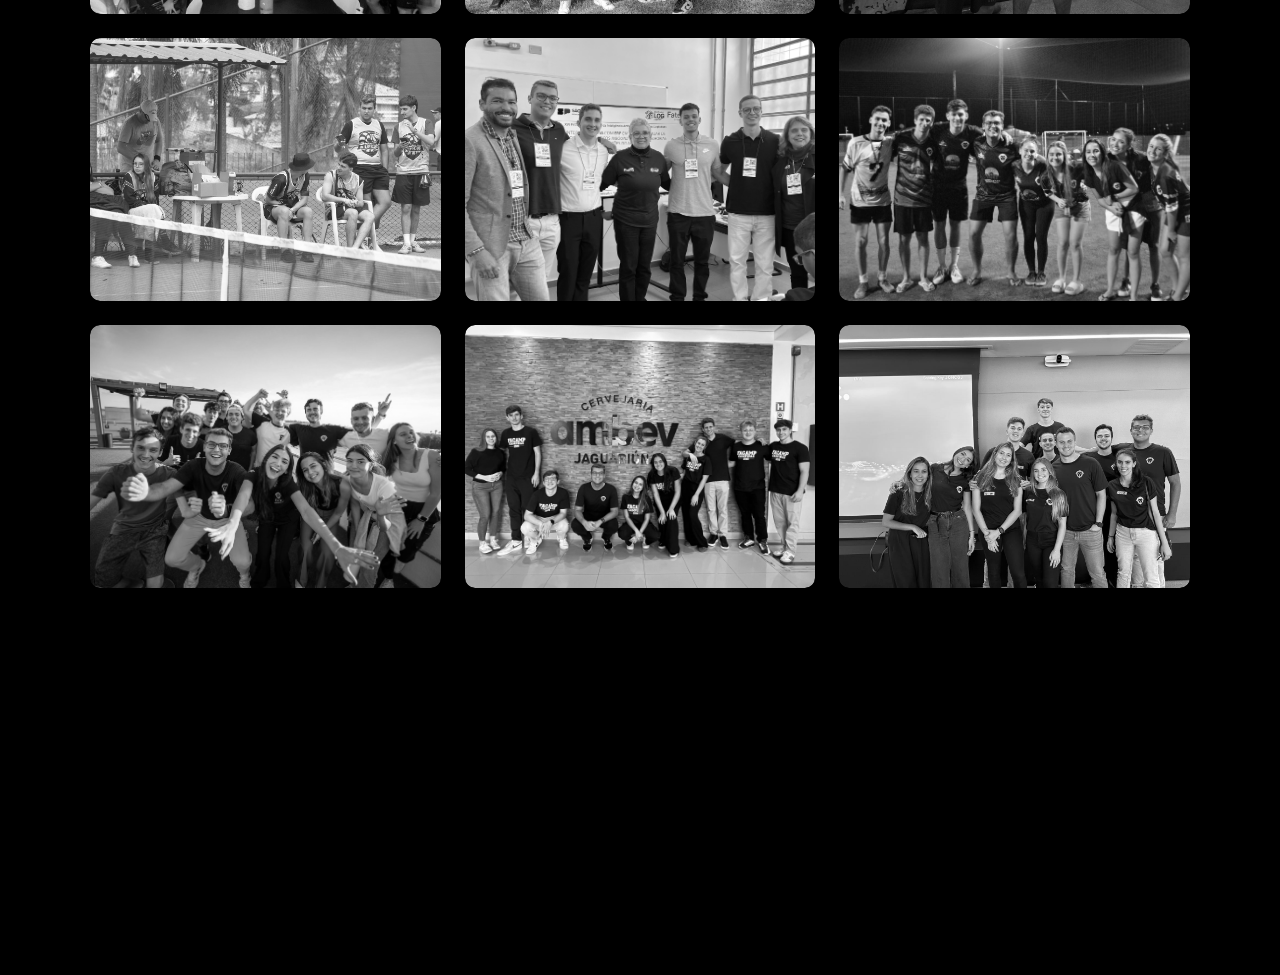
==== commit 783a772b: "mudanca scopo motorola" ====
--- a/en/index.html
+++ b/en/index.html
@@ -38,18 +38,20 @@
       <section class="hero" id="top">
         <div class="container hero-grid">
           <div class="hero-text reveal">
-            <p class="eyebrow">Computer Engineering • Management • Technology</p>
+            <p class="eyebrow">
+              Computer Engineering • Full-Stack Development • Leadership
+            </p>
             <h1>Felipe Furlan</h1>
             <p class="subtitle">Developer • Engineer • Project Leader</p>
             <p class="lead">
-              Computer Engineering student with experience in software development,
-              computer vision, and data analysis, working with HTML, CSS, Python,
-              JavaScript, and databases.
+              Full-stack developer, currently an R&amp;D Intern at Motorola,
+              working with Angular and TypeScript on the front-end and Java/Spring
+              Boot and BigQuery on the back-end, as part of a global team.
               <br /><br />
-              Currently an R&amp;D Intern at Motorola, working as a full-stack developer
-              (front-end and back-end) on an internal web product. Experience in
-              academic-professional projects (CITEC and CEAF), with development of
-              computer vision systems and optimization of industrial processes.
+              Computer Engineering student at FACAMP, with experience in computer
+              vision and data analysis applied to industry (CITEC and CEAF) and my
+              own full-stack projects running in production (React, Flutter,
+              FastAPI, PostgreSQL).
               <br /><br />
               Active in student leadership at the DCE and InterFacamp, coordinating
               teams, projects, and large-scale events for over 1,000 participants.
@@ -81,11 +83,11 @@
                 </p>
               </div>
               <div class="info-card">
-                <h3>Quick summary</h3>
+                <h3>Main stack</h3>
                 <ul>
-                  <li>Computer Engineering degree (FACAMP)</li>
-                  <li>Project management and academic events</li>
-                  <li>Computer vision and data analysis</li>
+                  <li>Angular • TypeScript</li>
+                  <li>Java • Spring Boot • BigQuery</li>
+                  <li>Python • FastAPI • PostgreSQL</li>
                 </ul>
               </div>
             </div>
@@ -95,7 +97,7 @@
               <button
                 class="modal-trigger"
                 data-title="Felipe Furlan"
-                data-description="Computer Engineering student, R&amp;D Intern at Motorola, with experience in full-stack development, computer vision, and data analysis.&#10;&#10;Experience in academic-professional projects (CITEC and CEAF) and in student leadership at the DCE and InterFacamp, coordinating teams and large-scale events."
+                data-description="Full-stack developer and R&amp;D Intern at Motorola, working with Angular, TypeScript, Java, and BigQuery in a global team.&#10;&#10;Computer Engineering student at FACAMP, with experience in computer vision and data analysis (CITEC and CEAF) and in student leadership at the DCE and InterFacamp, coordinating teams and large-scale events."
                 data-size="fit"
                 aria-label="Photo of Felipe Furlan"
               >
@@ -115,17 +117,19 @@
           <div class="about-grid">
             <div class="about-text">
               <p>
-                I started college in 2022 focused on technical excellence, but found
-                my passion in project and people management. Since then, I have led
-                high-impact academic initiatives, connecting students, companies, and
-                professionals in transformative experiences.
+                I started college in 2022 through engineering and, throughout the
+                course, took the lead on high-impact academic initiatives,
+                connecting students, companies, and professionals. That time in
+                management gave me something I use every day as a developer:
+                understanding the problem before writing the solution.
               </p>
               <p>
                 In March 2025, I took part in projects focused on operational vision
                 systems, in partnership with a company in the plastic injection
                 sector, which helped me develop technical skills related to data
-                analysis and interpretation in practical applications, rekindling my
-                passion for the technical side.
+                analysis and interpretation in practical applications, which
+                consolidated my technical work and led me to full-stack development
+                at Motorola.
               </p>
               <p>
                 I value organization, discipline, and balance between academic life and
@@ -135,18 +139,27 @@
             </div>
             <div class="about-skills">
               <div class="skill-block">
-                <h3>Skills</h3>
+                <h3>Technical skills</h3>
                 <p>
-                  Team leadership, project management, communication, negotiation,
-                  strategic planning, event organization, teamwork, problem solving,
-                  analytical mindset, networking.
+                  Full-stack development, REST APIs, database modeling and
+                  integration, computer vision, data analysis, version control with
+                  Git, problem solving.
                 </p>
               </div>
               <div class="skill-block">
                 <h3>Technologies</h3>
                 <p>
-                  Python, Java, C, JavaScript, TypeScript, HTML, CSS, Flask, SQL,
-                  MongoDB, Power BI, BPMN, computer vision, databases.
+                  Python, Java, Spring Boot, C, JavaScript, TypeScript, Angular,
+                  HTML, CSS, Flask, SQL, BigQuery, MongoDB, Power BI, BPMN,
+                  computer vision.
+                </p>
+              </div>
+              <div class="skill-block">
+                <h3>Management skills</h3>
+                <p>
+                  Team leadership, project management, communication, negotiation,
+                  strategic planning, event organization, teamwork, analytical
+                  mindset, networking.
                 </p>
               </div>
               <div class="skill-block">
@@ -170,15 +183,35 @@
               <div class="timeline-content">
                 <h3>R&amp;D Intern</h3>
                 <p class="experience-company">
-                  Motorola • Research &amp; Development • Angular, TS, HTML, CSS, JS, Java
-                  and databases
+                  Motorola • Research &amp; Development • Angular, TypeScript, Java,
+                  Spring Boot, BigQuery
                 </p>
                 <p class="experience-meta">Period: Current</p>
                 <p class="experience-description">
-                  Currently an R&amp;D Intern at Motorola, working as a full-stack
-                  developer (front-end and back-end) on an internal web product,
-                  using Angular, TS, HTML, CSS, JS, Java and databases.
-                </p>
+                  Full-stack development (Angular/TypeScript on the front-end and
+                  Java/Spring Boot on the back-end) of a cost planning and
+                  governance module within an internal corporate web platform,
+                  working with a global team.
+                </p>
+                <ul class="experience-list">
+                  <li>
+                    Batch editing with single-transaction saves to BigQuery,
+                    reducing network calls and improving data grid performance.
+                  </li>
+                  <li>
+                    Versioning system with audit log and state rollback, allowing
+                    previous versions of simulations to be restored.
+                  </li>
+                  <li>
+                    Layered data architecture (official baseline, current working
+                    view, and isolated simulation environments) for safe editing
+                    without affecting consolidated data.
+                  </li>
+                  <li>
+                    Consolidated dashboards (cost hierarchy and expenditure matrix
+                    by portfolio) to support decision making.
+                  </li>
+                </ul>
               </div>
             </article>
             <article class="timeline-item">
@@ -252,6 +285,60 @@
             <div class="divider"></div>
           </div>
           <div class="cards">
+            <article class="card">
+              <h3>UniHub — University wellness platform</h3>
+              <p>
+                Full-stack "Wellhub for students" platform: an app for students to
+                check in at partner gyms, a dashboard for gyms to track students
+                and payouts, and an operations backoffice. FastAPI/PostgreSQL API
+                with Flutter front-ends.
+              </p>
+              <span class="tag">Flutter • FastAPI • PostgreSQL</span>
+              <div
+                style="
+                  margin-top: 14px;
+                  display: flex;
+                  flex-direction: column;
+                  align-items: flex-start;
+                  gap: 10px;
+                "
+              >
+                <a
+                  class="btn"
+                  href="https://app.felipefurlan.com.br"
+                  target="_blank"
+                  rel="noreferrer"
+                  >Try the app</a
+                >
+                <a
+                  class="btn"
+                  href="https://painel.felipefurlan.com.br"
+                  target="_blank"
+                  rel="noreferrer"
+                  >Gym dashboard</a
+                >
+              </div>
+            </article>
+            <article class="card">
+              <h3>Tigela — Pet care PWA</h3>
+              <p>
+                Multi-family PWA to track who fed each pet and when. Logging via
+                NFC (just tap the phone on the sticker), push notifications to
+                the other family members, and automatic feeding-time reminders.
+                React + Vite on the front-end, FastAPI + PostgreSQL on the
+                back-end.
+              </p>
+              <span class="tag">React • FastAPI • PostgreSQL • PWA</span>
+              <div style="margin-top: 14px">
+                <a
+                  class="btn"
+                  href="https://tigela.felipefurlan.com.br"
+                  target="_blank"
+                  rel="noreferrer"
+                  >Try the app</a
+                >
+              </div>
+            </article>
             <article class="card">
               <h3>FATECLOG (Jun/2025)</h3>
               <p>
--- a/assets/css/style.css
+++ b/assets/css/style.css
@@ -368,6 +368,19 @@
   max-width: 100%;
 }
 
+.experience-list {
+  color: var(--muted);
+  list-style: disc;
+  padding-left: 20px;
+  display: grid;
+  gap: 6px;
+  max-width: 100%;
+}
+
+.experience-list li {
+  text-align: justify;
+}
+
 .cards {
   display: grid;
   grid-template-columns: repeat(auto-fit, minmax(220px, 1fr));
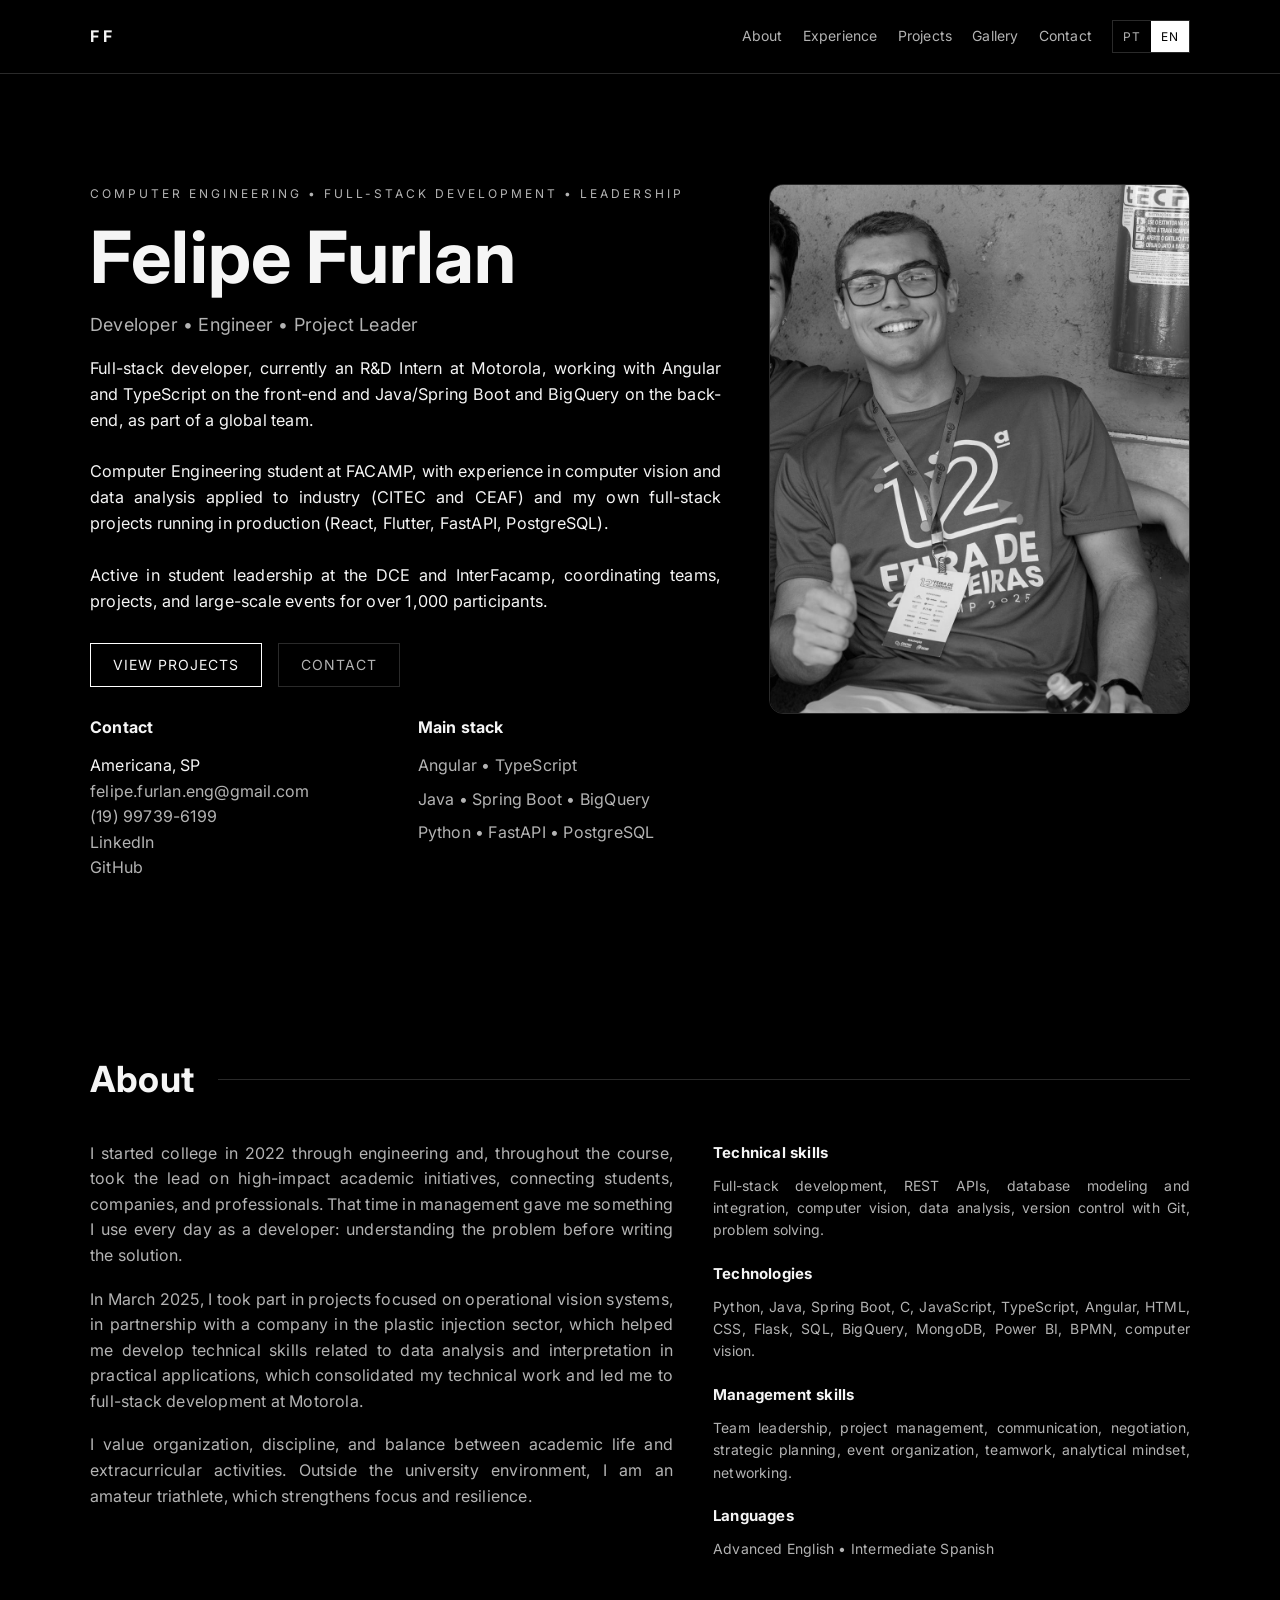
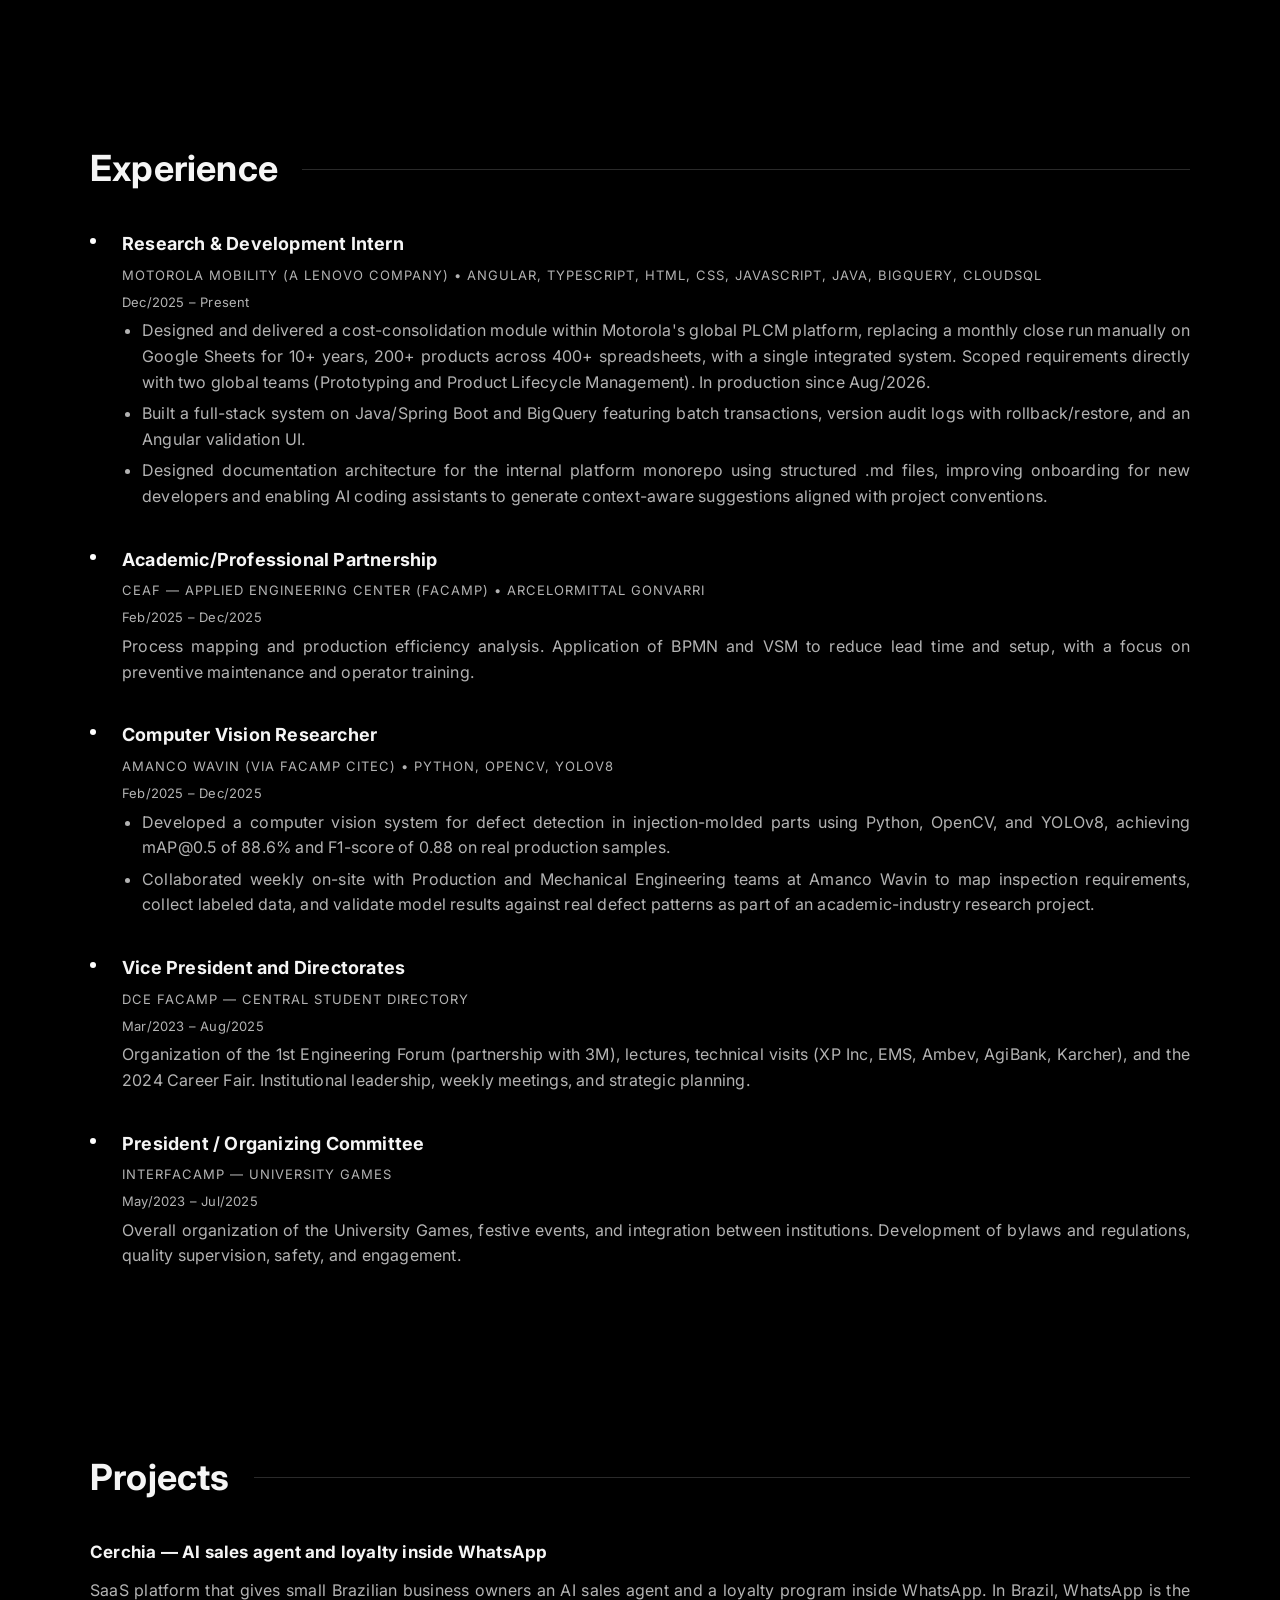
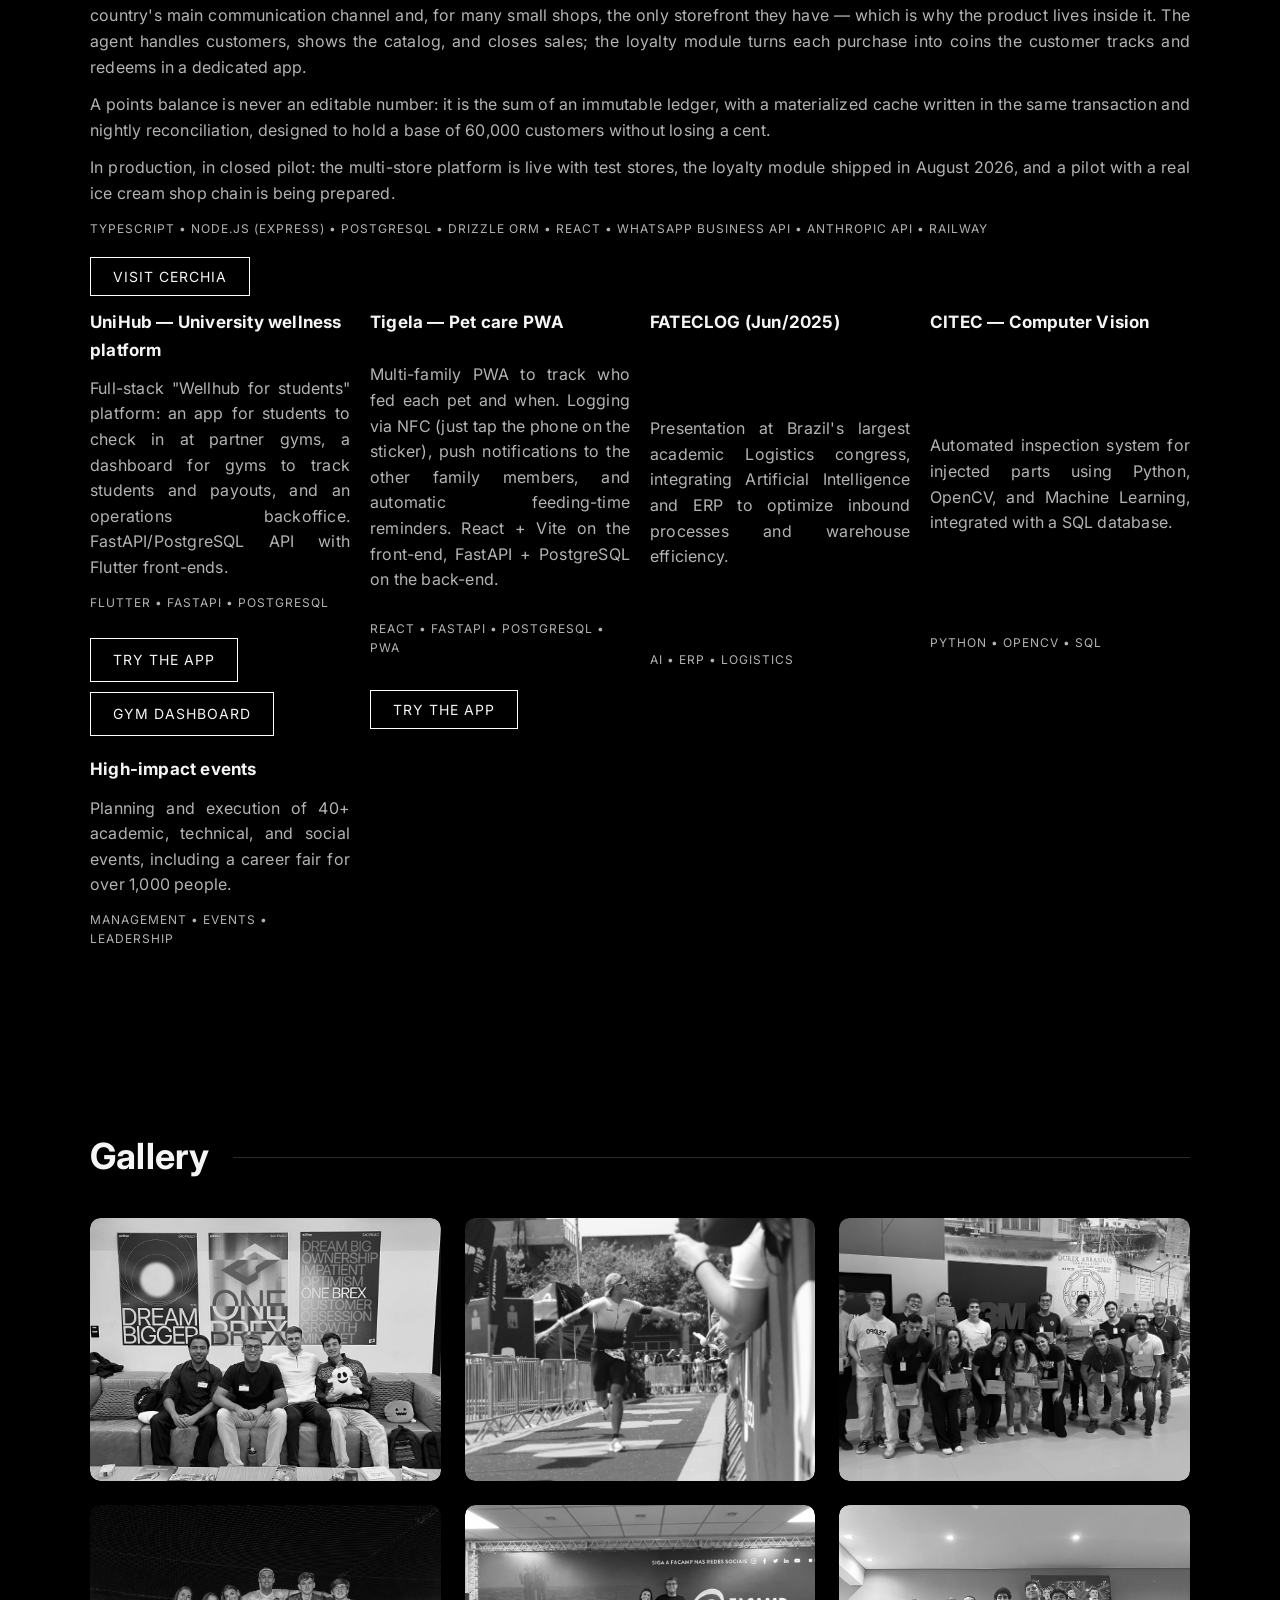
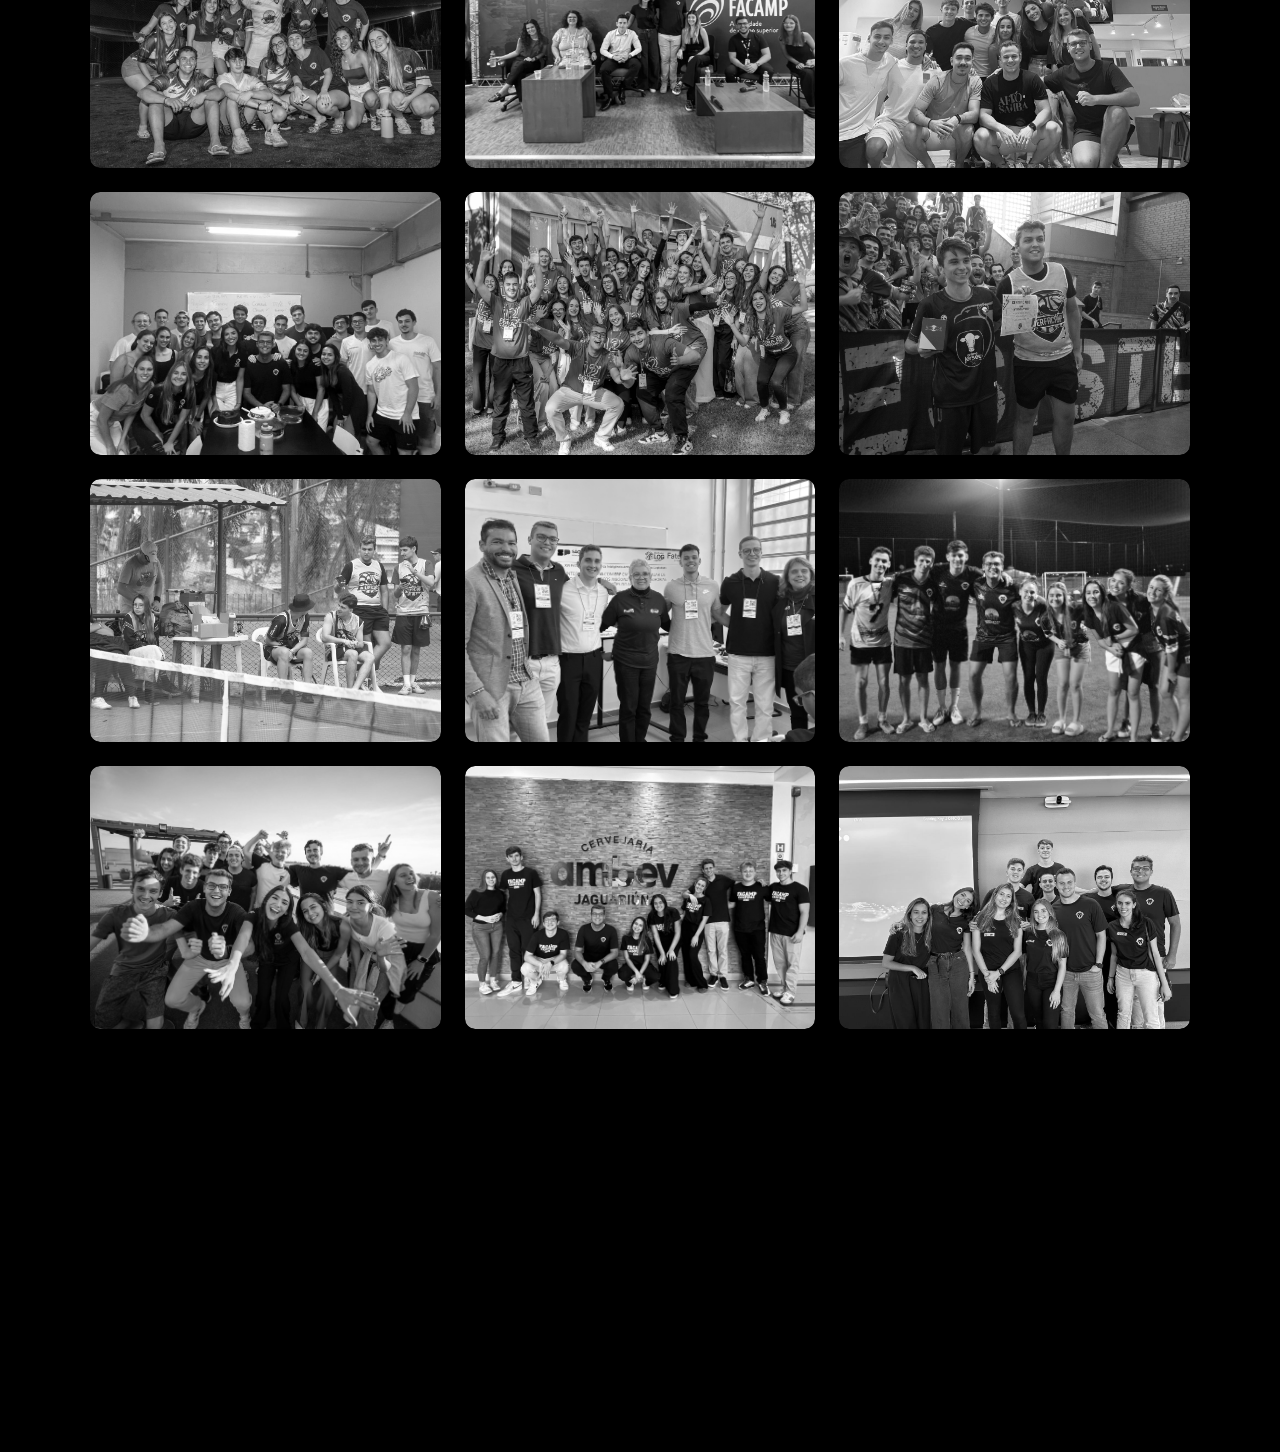
==== commit 3d35f580: "Atualiza experiencias Motorola e Amanco/CITEC, adiciona Cerchia e GitHub - Adiciona Cerchia como pro" ====
--- a/en/index.html
+++ b/en/index.html
@@ -81,6 +81,14 @@
                     >LinkedIn</a
                   >
                 </p>
+                <p>
+                  <a
+                    href="https://github.com/lipefurlan"
+                    target="_blank"
+                    rel="noreferrer"
+                    >GitHub</a
+                  >
+                </p>
               </div>
               <div class="info-card">
                 <h3>Main stack</h3>
@@ -181,35 +189,31 @@
             <article class="timeline-item">
               <span class="timeline-dot" aria-hidden="true"></span>
               <div class="timeline-content">
-                <h3>R&amp;D Intern</h3>
+                <h3>Research &amp; Development Intern</h3>
                 <p class="experience-company">
-                  Motorola • Research &amp; Development • Angular, TypeScript, Java,
-                  Spring Boot, BigQuery
-                </p>
-                <p class="experience-meta">Period: Current</p>
-                <p class="experience-description">
-                  Full-stack development (Angular/TypeScript on the front-end and
-                  Java/Spring Boot on the back-end) of a cost planning and
-                  governance module within an internal corporate web platform,
-                  working with a global team.
-                </p>
+                  Motorola Mobility (a Lenovo Company) • Angular, TypeScript, HTML,
+                  CSS, JavaScript, Java, BigQuery, CloudSQL
+                </p>
+                <p class="experience-meta">Dec/2025 – Present</p>
                 <ul class="experience-list">
                   <li>
-                    Batch editing with single-transaction saves to BigQuery,
-                    reducing network calls and improving data grid performance.
+                    Designed and delivered a cost-consolidation module within
+                    Motorola's global PLCM platform, replacing a monthly close run
+                    manually on Google Sheets for 10+ years, 200+ products across
+                    400+ spreadsheets, with a single integrated system. Scoped
+                    requirements directly with two global teams (Prototyping and
+                    Product Lifecycle Management). In production since Aug/2026.
                   </li>
                   <li>
-                    Versioning system with audit log and state rollback, allowing
-                    previous versions of simulations to be restored.
+                    Built a full-stack system on Java/Spring Boot and BigQuery
+                    featuring batch transactions, version audit logs with
+                    rollback/restore, and an Angular validation UI.
                   </li>
                   <li>
-                    Layered data architecture (official baseline, current working
-                    view, and isolated simulation environments) for safe editing
-                    without affecting consolidated data.
-                  </li>
-                  <li>
-                    Consolidated dashboards (cost hierarchy and expenditure matrix
-                    by portfolio) to support decision making.
+                    Designed documentation architecture for the internal platform
+                    monorepo using structured .md files, improving onboarding for
+                    new developers and enabling AI coding assistants to generate
+                    context-aware suggestions aligned with project conventions.
                   </li>
                 </ul>
               </div>
@@ -232,17 +236,26 @@
             <article class="timeline-item">
               <span class="timeline-dot" aria-hidden="true"></span>
               <div class="timeline-content">
-                <h3>Academic/Professional Partnership</h3>
+                <h3>Computer Vision Researcher</h3>
                 <p class="experience-company">
-                  CITEC — Innovation and Technology Center (FACAMP) • Amanco Wavin •
-                  HTML, CSS, JS, Python and databases
+                  Amanco Wavin (via FACAMP CITEC) • Python, OpenCV, YOLOv8
                 </p>
                 <p class="experience-meta">Feb/2025 – Dec/2025</p>
-                <p class="experience-description">
-                  Development of a computer vision system for inspection of injected
-                  parts using Python and machine learning techniques. Implementation
-                  of image-based defect detection and database integration.
-                </p>
+                <ul class="experience-list">
+                  <li>
+                    Developed a computer vision system for defect detection in
+                    injection-molded parts using Python, OpenCV, and YOLOv8,
+                    achieving mAP@0.5 of 88.6% and F1-score of 0.88 on real
+                    production samples.
+                  </li>
+                  <li>
+                    Collaborated weekly on-site with Production and Mechanical
+                    Engineering teams at Amanco Wavin to map inspection
+                    requirements, collect labeled data, and validate model results
+                    against real defect patterns as part of an academic-industry
+                    research project.
+                  </li>
+                </ul>
               </div>
             </article>
             <article class="timeline-item">
@@ -285,6 +298,42 @@
             <div class="divider"></div>
           </div>
           <div class="cards">
+            <article class="card is-featured">
+              <h3>Cerchia — AI sales agent and loyalty inside WhatsApp</h3>
+              <p>
+                SaaS platform that gives small Brazilian business owners an AI
+                sales agent and a loyalty program inside WhatsApp. In Brazil,
+                WhatsApp is the country's main communication channel and, for many
+                small shops, the only storefront they have — which is why the
+                product lives inside it. The agent handles customers, shows the
+                catalog, and closes sales; the loyalty module turns each purchase
+                into coins the customer tracks and redeems in a dedicated app.
+              </p>
+              <p>
+                A points balance is never an editable number: it is the sum of an
+                immutable ledger, with a materialized cache written in the same
+                transaction and nightly reconciliation, designed to hold a base of
+                60,000 customers without losing a cent.
+              </p>
+              <p>
+                In production, in closed pilot: the multi-store platform is live
+                with test stores, the loyalty module shipped in August 2026, and a
+                pilot with a real ice cream shop chain is being prepared.
+              </p>
+              <span class="tag"
+                >TypeScript • Node.js (Express) • PostgreSQL • Drizzle ORM • React
+                • WhatsApp Business API • Anthropic API • Railway</span
+              >
+              <div style="margin-top: 14px">
+                <a
+                  class="btn"
+                  href="https://cerchia.com.br"
+                  target="_blank"
+                  rel="noreferrer"
+                  >Visit Cerchia</a
+                >
+              </div>
+            </article>
             <article class="card">
               <h3>UniHub — University wellness platform</h3>
               <p>
@@ -515,6 +564,12 @@
             rel="noreferrer"
             >LinkedIn</a
           >
+          <a
+            href="https://github.com/lipefurlan"
+            target="_blank"
+            rel="noreferrer"
+            >GitHub</a
+          >
           <span>Americana, SP</span>
         </div>
       </div>
--- a/assets/css/style.css
+++ b/assets/css/style.css
@@ -396,6 +396,10 @@
   min-height: unset;
 }
 
+.card.is-featured {
+  grid-column: 1 / -1;
+}
+
 .card h3 {
   font-size: 17px;
 }
